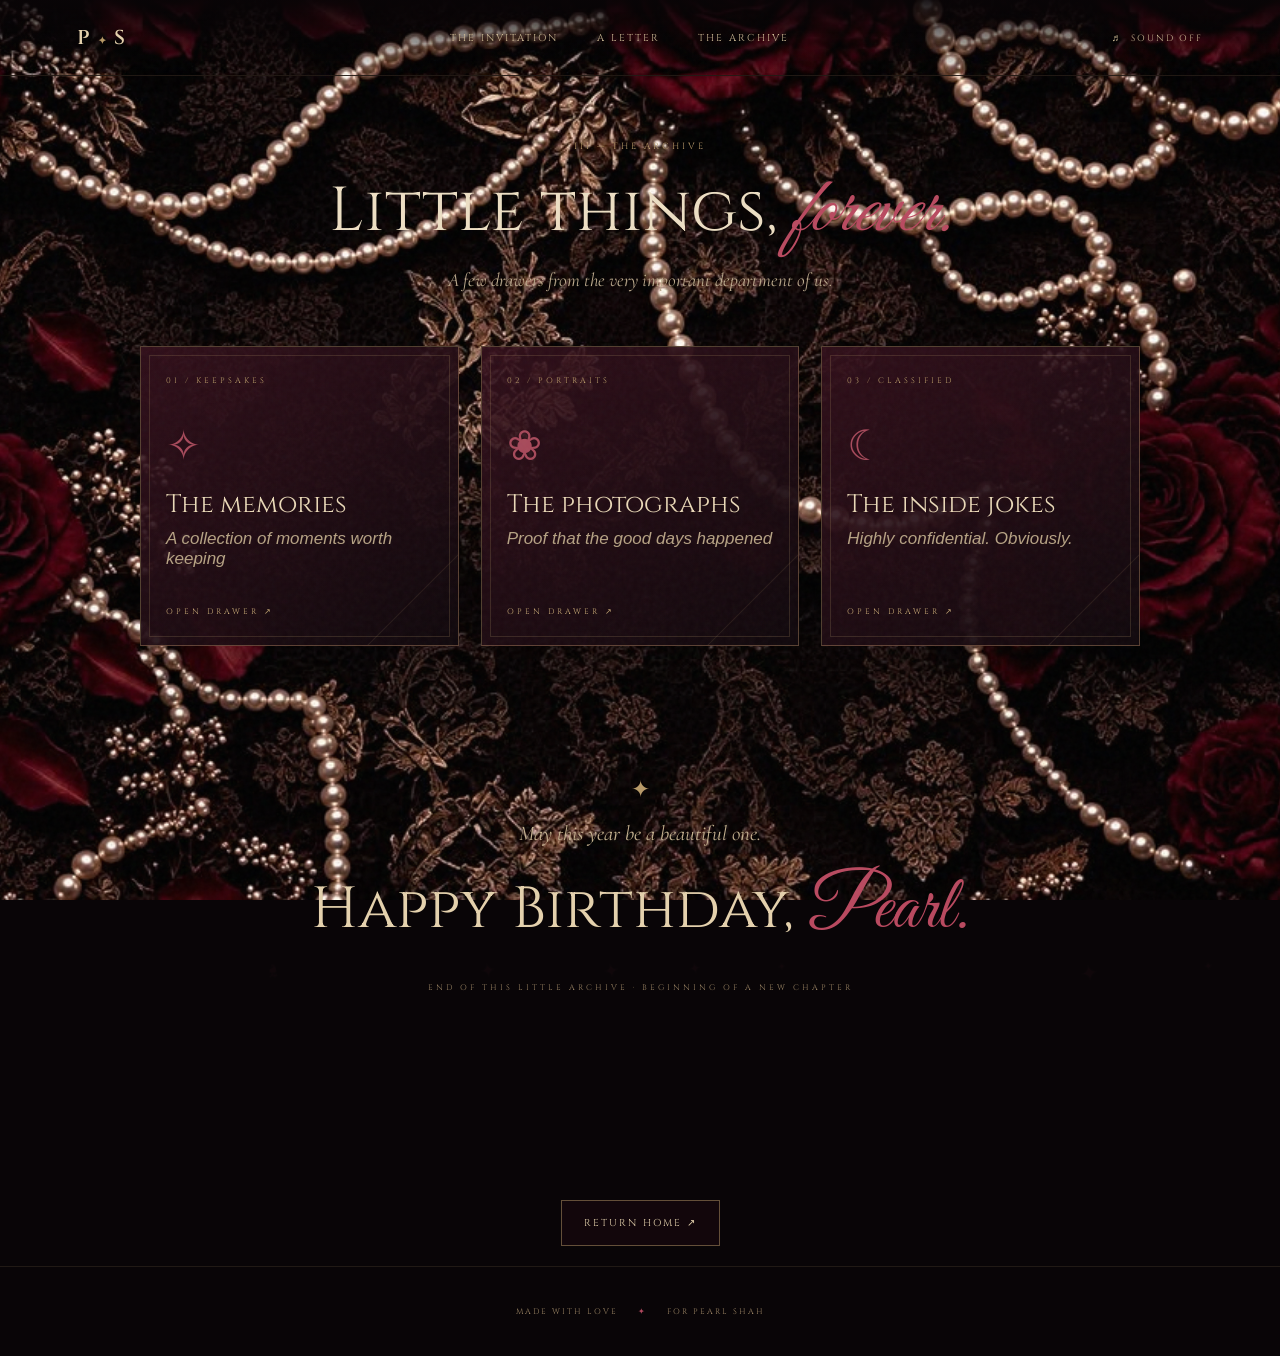
==== archive.html @ 8d3398ae "Force refresh the updated parchment stylesheet" ====
<!DOCTYPE html>
<html lang="en">
<head>
  <meta charset="UTF-8">
  <meta name="viewport" content="width=device-width, initial-scale=1.0">
  <meta name="theme-color" content="#090507">
  <meta name="description" content="A little birthday archive made for Pearl Shah.">
  <title>The Archive — For Pearl Shah</title>
  <link rel="preconnect" href="https://fonts.googleapis.com">
  <link rel="preconnect" href="https://fonts.gstatic.com" crossorigin>
  <link href="https://fonts.googleapis.com/css2?family=Cinzel:wght@400;500;600;700&family=Cormorant+Garamond:ital,wght@0,400;0,500;0,600;1,400;1,500;1,600&family=Great+Vibes&display=swap" rel="stylesheet">
  <link rel="stylesheet" href="style.css?v=parchment-20261115">
</head>
<body>
  <div class="wallpaper" aria-hidden="true"></div>
  <div class="lace lace-left" aria-hidden="true"></div><div class="lace lace-right" aria-hidden="true"></div>
  <div class="grain" aria-hidden="true"></div><div class="petal-field" aria-hidden="true"></div>
  <div class="smoke-screen" aria-hidden="true"><span></span><span></span><span></span></div>

  <header class="topbar">
    <a class="monogram" href="index.html" data-page-link aria-label="Home">P<span>✦</span>S</a>
    <nav aria-label="Main navigation">
      <a href="invitation.html" data-page-link>THE INVITATION</a>
      <a href="letter.html" data-page-link>A LETTER</a>
      <a href="archive.html" data-page-link>THE ARCHIVE</a>
    </nav>
    <span class="sound-toggle">♬ <span>SOUND OFF</span></span>
  </header>
<main><section class="archive-section section" id="archive">
      <div class="section-heading">
        <span class="section-number">III — THE ARCHIVE</span>
        <h2>Little things, <em>forever.</em></h2>
        <p>A few drawers from the very important department of us.</p>
      </div>
      <div class="archive-grid">
        <button class="archive-card memory-card" data-title="The memories" data-copy="The random conversations, the unexpected laughs, the days that became stories. Add your favourite shared memory here when you want to make this page even more personal.">
          <span class="card-index">01 / KEEPSAKES</span><span class="card-icon">✧</span>
          <span class="card-title">The memories</span><span class="card-caption">A collection of moments worth keeping</span><span class="card-open">OPEN DRAWER ↗</span>
        </button>
        <button class="archive-card photo-card" data-title="The photographs" data-copy="A place for the pictures that deserve their own little frame. Replace this note with a favourite photo or a tiny story behind it.">
          <span class="card-index">02 / PORTRAITS</span><span class="card-icon">❀</span>
          <span class="card-title">The photographs</span><span class="card-caption">Proof that the good days happened</span><span class="card-open">OPEN DRAWER ↗</span>
        </button>
        <button class="archive-card joke-card" data-title="The inside jokes" data-copy="The jokes that make absolutely no sense to anyone else. Add your favourite inside joke here — the more specific and ridiculous, the better.">
          <span class="card-index">03 / CLASSIFIED</span><span class="card-icon">☾</span>
          <span class="card-title">The inside jokes</span><span class="card-caption">Highly confidential. Obviously.</span><span class="card-open">OPEN DRAWER ↗</span>
        </button>
      </div>
      <div class="closing-note">
        <span class="closing-ornament">✦</span>
        <p>May this year be a beautiful one.</p>
        <h2>Happy Birthday, <em>Pearl.</em></h2>
        <span class="closing-small">END OF THIS LITTLE ARCHIVE · BEGINNING OF A NEW CHAPTER</span>
      </div>
    </section>
<div class="archive-extra-links"><a class="wax-button" href="index.html" data-page-link>RETURN HOME ↗</a></div></main>
  <footer><span>MADE WITH LOVE</span><span class="footer-star">✦</span><span>FOR PEARL SHAH</span></footer>
  <script src="script.js"></script>
</body>
</html>
---- style.css ----
:root{--black:#090507;--wine:#210711;--burgundy:#4b1020;--red:#7c2036;--gold:#b89a68;--pale:#e4d1ad;--paper:#e4d5b7;--ink:#39231e;--muted:#a99578}
*{box-sizing:border-box;margin:0;padding:0}
html{scroll-behavior:smooth;scroll-padding-top:80px}
body{background:var(--black);color:var(--pale);font-family:"Cormorant Garamond",serif;overflow-x:hidden}
button,a{-webkit-tap-highlight-color:transparent}
a{color:inherit;text-decoration:none}
.wallpaper{position:fixed;inset:0;z-index:-5;background-color:#0b0609;background-image:url("assets/damask.png"),radial-gradient(ellipse at 50% 35%,#39101d 0%,#16080e 48%,#080507 100%);background-size:360px 520px,cover;background-attachment:fixed}
.grain{position:fixed;inset:0;z-index:8;pointer-events:none;opacity:.11;background-image:url("data:image/svg+xml,%3Csvg viewBox='0 0 180 180' xmlns='http://www.w3.org/2000/svg'%3E%3Cfilter id='n'%3E%3CfeTurbulence type='fractalNoise' baseFrequency='.9' numOctaves='3' stitchTiles='stitch'/%3E%3C/filter%3E%3Crect width='100%25' height='100%25' filter='url(%23n)' opacity='.35'/%3E%3C/svg%3E")}
.lace{position:fixed;top:0;bottom:0;width:42px;z-index:3;pointer-events:none;opacity:.72;background-image:url("assets/lace.png");background-size:42px 210px;background-repeat:repeat-y}
.lace-left{left:0}.lace-right{right:0;transform:scaleX(-1)}
.topbar{height:76px;position:fixed;z-index:12;top:0;left:0;right:0;display:flex;align-items:center;justify-content:space-between;padding:0 clamp(24px,6vw,90px);background:linear-gradient(#090507ed,transparent);border-bottom:1px solid #b89a6822}
.monogram{font:600 20px Cinzel,serif;letter-spacing:3px;color:var(--pale)}.monogram span{font-size:10px;color:var(--gold);padding:0 5px}
.topbar nav{display:flex;gap:clamp(16px,3vw,42px)}.topbar nav a,.sound-toggle{font:10px Cinzel,serif;letter-spacing:2px;color:#cbb995;transition:color .25s}.topbar nav a:hover{color:#fff}
.sound-toggle{border:0;background:none;cursor:pointer}.sound-toggle span{font-size:9px;margin-left:5px}
.section{position:relative;min-height:100vh;padding:140px clamp(28px,9vw,150px) 110px;display:flex;flex-direction:column;align-items:center;justify-content:center;isolation:isolate}
.hero{min-height:100svh;padding-top:130px;text-align:center;overflow:hidden}
.hero:before{content:"";position:absolute;inset:10% 10%;border:1px solid #b89a682c;pointer-events:none;z-index:-1}
.hero:after{content:"";position:absolute;inset:13% 12%;border:1px solid #b89a6815;pointer-events:none;z-index:-1}
.hero-content{position:relative;z-index:2;max-width:760px}
.eyebrow,.section-number,.invite-small,.invite-bottom,.hero-date,.scroll-cue,.section-footnote,.letter-hint,.card-index,.card-open,.closing-small,footer,.modal-kicker,.letter-date{font:10px Cinzel,serif;letter-spacing:3px;color:var(--gold)}
.eyebrow{display:flex;align-items:center;justify-content:center;gap:13px;font-size:9px}.eyebrow span{width:30px;height:1px;background:var(--gold)}
.hero-kicker{margin-top:48px;font-size:21px;font-style:italic;color:#cbb995}
.hero h1{font:500 clamp(76px,15vw,172px)/.88 Cinzel,serif;letter-spacing:.09em;color:#f0dfbf;text-shadow:0 5px 35px #000,0 0 45px #7d273c55;margin:14px 0 0}
.hero-script{font:clamp(54px,8vw,92px)/.9 "Great Vibes",cursive;color:#a82e48;margin-top:-1px;text-shadow:0 0 24px #a82e4840}
.gold-rule{display:flex;align-items:center;justify-content:center;gap:14px;margin:30px auto 22px;color:var(--gold)}.gold-rule:before,.gold-rule:after{content:"";height:1px;width:74px;background:linear-gradient(90deg,transparent,var(--gold))}.gold-rule:after{transform:rotate(180deg)}.gold-rule i{font-style:normal;font-size:14px}
.hero-subtitle{font-size:19px;line-height:1.6;color:#c5b496}
.wax-button{display:inline-flex;align-items:center;gap:25px;margin-top:37px;padding:15px 22px;border:1px solid #b89a6880;color:var(--pale);font:10px Cinzel,serif;letter-spacing:2px;transition:.3s;background:#17080eaa}.wax-button b{font-size:16px;color:var(--gold);font-weight:400}.wax-button:hover{background:#501326;box-shadow:0 0 35px #7c203644;transform:translateY(-3px)}
.hero-date{font-size:8px;margin-top:22px;color:#988366}
.hero-rose{position:absolute;width:clamp(180px,25vw,370px);opacity:.78;z-index:1;filter:drop-shadow(0 18px 30px #000)}.hero-rose img{width:100%;height:auto}.hero-rose-one{left:-5%;bottom:2%;transform:rotate(-18deg)}.hero-rose-two{right:-7%;top:13%;width:clamp(145px,19vw,280px);transform:rotate(22deg) scaleX(-1);opacity:.54}
.scroll-cue{position:absolute;bottom:28px;display:flex;align-items:center;gap:12px;font-size:8px;letter-spacing:2px}.scroll-cue span{height:30px;width:1px;background:linear-gradient(var(--gold),transparent)}
.section-heading{text-align:center;max-width:700px;margin:0 auto 55px}.section-number{display:block;font-size:9px;margin-bottom:18px}.section-heading h2{font:400 clamp(36px,5vw,62px)/1.1 Cinzel,serif;color:#eddfc4}.section-heading h2 em{font-family:"Great Vibes",cursive;font-size:1.25em;color:#b94a60;font-weight:400}.section-heading>p{font-size:19px;color:#bba98c;margin-top:13px;font-style:italic}
.invite-card{position:relative;width:min(640px,100%);padding:17px;background:linear-gradient(135deg,#9c7c4c,#e2c99b 15%,#7d603d 30%,#e5d2aa 50%,#70512e 75%,#d7bc8a);box-shadow:0 30px 90px #000b;transform:rotate(-1deg)}
.invite-inner{position:relative;min-height:510px;padding:70px 10%;display:flex;flex-direction:column;align-items:center;justify-content:center;text-align:center;color:#422b23;background:radial-gradient(ellipse at 50% 45%,#f0e3c9,#d8c4a0 75%,#c4ad83);border:1px solid #765b3c;outline:1px solid #f0dfbd;outline-offset:-8px;overflow:hidden}
.invite-inner:before,.invite-inner:after{content:"";position:absolute;width:160px;height:160px;border:1px solid #92734b55;transform:rotate(45deg)}.invite-inner:before{top:-115px;left:-115px}.invite-inner:after{bottom:-115px;right:-115px}
.invite-flourish{font-size:28px;color:#8a6845;letter-spacing:8px}.invite-flourish.top{margin-bottom:35px}.invite-flourish.bottom{margin-top:35px}
.invite-small{font-size:9px;color:#73583d;letter-spacing:2.5px}
.invite-card h3{font:400 clamp(38px,6vw,62px)/1.05 Cinzel,serif;margin:26px 0 17px}.invite-card h3 i{font:50px "Great Vibes",cursive;color:#8c2539}
.invite-divider{width:160px;display:flex;align-items:center;gap:12px;color:#9b754a;margin:12px 0 20px}.invite-divider:before,.invite-divider:after{content:"";height:1px;flex:1;background:#9b754a}.invite-copy{max-width:410px;font-size:18px;line-height:1.5;color:#61483a}.invite-name{font:36px "Great Vibes",cursive;color:#8e2b3f;margin-top:23px}.invite-bottom{font-size:8px;color:#826345;margin-top:13px;letter-spacing:2px}
.invite-rose{position:absolute;width:180px;right:-48px;bottom:-55px;transform:rotate(-25deg);filter:drop-shadow(0 12px 12px #0006);opacity:.85}
.section-footnote{margin-top:50px;font-size:8px}.section-footnote span{padding:0 12px;color:#b54a60}
.letter-section{overflow:hidden}
.letter-stage{width:min(900px,100%);min-height:480px;display:flex;align-items:center;justify-content:center;gap:30px;perspective:1200px}
.envelope{position:relative;width:min(390px,80vw);height:260px;border:0;background:transparent;cursor:pointer;flex:none;filter:drop-shadow(0 22px 30px #0009);transition:transform .6s}.envelope:hover{transform:translateY(-7px) rotate(-1deg)}
.envelope-back{position:absolute;inset:0;background:linear-gradient(145deg,#6d2633,#35101c);border:1px solid #bd9864}
.envelope-paper{position:absolute;left:8%;right:8%;top:8%;height:82%;background:#e4d4b6;color:#563c30;display:grid;place-items:center;font:italic 24px "Great Vibes",cursive;line-height:1.3;transition:transform .9s;z-index:1}
.envelope-front{position:absolute;inset:0;background:linear-gradient(140deg,#7c293b,#3b101d);clip-path:polygon(0 0,50% 57%,100% 0,100% 100%,0 100%);z-index:3;border-bottom:1px solid #c5a16b}
.envelope-flap{position:absolute;inset:0;background:linear-gradient(145deg,#9b3c4d,#4a1423);clip-path:polygon(0 0,100% 0,50% 58%);transform-origin:top;transition:transform .8s;z-index:4;filter:drop-shadow(0 2px 2px #18060a)}
.wax-seal{position:absolute;z-index:5;left:50%;top:58%;transform:translate(-50%,-50%);width:43px;height:43px;border-radius:50%;display:grid;place-items:center;background:radial-gradient(circle at 35% 30%,#b84b5c,#5d1024 70%);border:2px solid #b98762;color:#e4cda9;font:20px "Great Vibes",cursive;box-shadow:0 3px 10px #16050a}
.envelope-label{position:absolute;left:0;right:0;bottom:-36px;text-align:center;font:9px Cinzel,serif;letter-spacing:2px;color:var(--gold)}
.envelope.is-open .envelope-flap{transform:rotateX(180deg);z-index:0}.envelope.is-open .envelope-paper{transform:translateY(-115px);transition-delay:.25s}.envelope.is-open .wax-seal{opacity:0;transition:.25s}
.letter-paper{position:relative;width:min(440px,100%);padding:42px 44px 38px;background:radial-gradient(ellipse at 50% 35%,#f1e5cc,#d6c29d);color:#493126;box-shadow:0 20px 65px #000a;border:1px solid #a88a5e;outline:1px solid #ddc89f;outline-offset:-7px;opacity:0;transform:translateX(40px) rotateY(-12deg) scale(.95);pointer-events:none;transition:opacity .7s,transform .8s;max-height:0;overflow:hidden}
.letter-paper.is-visible{opacity:1;transform:translateX(0) rotateY(0) scale(1);pointer-events:auto;max-height:650px}
.letter-paper h3{font:36px "Great Vibes",cursive;color:#8e2b3f;margin:16px 0}.letter-paper p:not(.letter-date):not(.letter-sign){font-size:17px;line-height:1.45;margin:0 0 13px}.letter-date{font-size:8px;color:#8b6c48}.letter-sign{font:italic 18px "Cormorant Garamond",serif;margin-top:20px}.letter-sign span{color:#9b3349}.letter-seal{position:absolute;right:35px;bottom:25px;width:35px;height:35px;border-radius:50%;display:grid;place-items:center;background:#722138;color:#e8d2aa;font:20px "Great Vibes",cursive;box-shadow:0 2px 6px #5b3a2c55}.paper-corner{position:absolute;color:#9d7c51;font-size:22px}.corner-one{top:18px;left:20px}.corner-two{right:20px;bottom:15px;transform:rotate(180deg)}
.letter-hint{font-size:8px;margin-top:24px;color:#a48a65}
.archive-grid{display:grid;grid-template-columns:repeat(3,1fr);gap:22px;width:min(1000px,100%)}
.archive-card{min-height:300px;position:relative;display:flex;flex-direction:column;align-items:flex-start;text-align:left;padding:28px 25px;border:1px solid #b89a685e;color:var(--pale);cursor:pointer;overflow:hidden;transition:transform .35s,border-color .35s,box-shadow .35s;background:linear-gradient(145deg,#35101cdd,#10080cfa)}
.archive-card:before{content:"";position:absolute;inset:8px;border:1px solid #b89a6833;pointer-events:none}.archive-card:after{content:"";position:absolute;width:180px;height:180px;border:1px solid #b89a6820;transform:rotate(45deg);right:-110px;bottom:-110px}
.archive-card:hover{transform:translateY(-8px);border-color:#c5a16b;box-shadow:0 18px 50px #0008}
.card-index{font-size:8px;color:#b89a68}.card-icon{font-size:42px;color:#a74a5b;margin:35px 0 18px}.card-title{font:25px Cinzel,serif;color:#ead9b8}.card-caption{font-size:17px;font-style:italic;color:#b6a284;margin-top:8px}.card-open{font-size:8px;margin-top:auto;padding-top:25px;color:#c9aa77}
.closing-note{text-align:center;margin-top:130px}.closing-ornament{font-size:23px;color:var(--gold)}.closing-note p{font:italic 21px "Cormorant Garamond",serif;color:#c4b18f;margin:17px 0}.closing-note h2{font:400 clamp(36px,5vw,58px) Cinzel,serif}.closing-note h2 em{font:1.3em "Great Vibes",cursive;color:#b94a60}.closing-small{display:block;margin-top:25px;font-size:8px;color:#9a8464}
footer{height:90px;border-top:1px solid #b89a6824;display:flex;align-items:center;justify-content:center;gap:20px;font-size:8px;letter-spacing:2px;color:#9a8464}footer .footer-star{color:#b34a60}
.memory-modal{position:fixed;z-index:30;inset:50% auto auto 50%;transform:translate(-50%,-50%);width:min(500px,calc(100% - 42px));padding:60px 45px;background:radial-gradient(ellipse at 50% 35%,#f1e5cc,#d6c29d);color:#493126;text-align:center;border:10px double #9c7b50;box-shadow:0 0 0 100vmax #050204d9,0 20px 80px #000;animation:modalIn .35s ease both}
.memory-modal[hidden]{display:none}.modal-close{position:absolute;top:10px;right:17px;border:0;background:none;color:#59372d;font-size:30px;cursor:pointer}.modal-kicker{font-size:8px;color:#8a6845}.memory-modal h2{font:38px "Great Vibes",cursive;color:#8e2b3f;margin:20px 0}.modal-copy{font-size:19px;line-height:1.5}.modal-ornament{display:block;margin-top:25px;font-size:25px;color:#9b754a}
.smoke-screen{position:fixed;inset:-20%;z-index:20;pointer-events:none;opacity:0;visibility:hidden;overflow:hidden}.smoke-screen span{position:absolute;width:70vw;height:55vw;max-height:700px;filter:blur(45px);border-radius:50%;background:radial-gradient(ellipse,#762238b8 0%,#40101db0 28%,#17080f99 55%,transparent 72%)}.smoke-screen span:nth-child(1){left:-25%;top:20%}.smoke-screen span:nth-child(2){right:-20%;top:0;transform:scale(1.2)}.smoke-screen span:nth-child(3){left:20%;bottom:-45%;transform:scale(1.4)}
.smoke-screen.play{visibility:visible;animation:smokePass 1.15s ease-in-out}.smoke-screen.play span:nth-child(1){animation:smokeLeft 1.15s ease-in-out}.smoke-screen.play span:nth-child(2){animation:smokeRight 1.15s ease-in-out}
.petal{position:fixed;top:-30px;z-index:7;color:#8e263c;pointer-events:none;text-shadow:0 2px 8px #000;animation:fall linear forwards}
@keyframes smokePass{0%{opacity:0}30%{opacity:1}70%{opacity:.92}100%{opacity:0}}
@keyframes smokeLeft{0%{transform:translateX(-30vw) rotate(0)}100%{transform:translateX(80vw) rotate(25deg)}}
@keyframes smokeRight{0%{transform:translateX(30vw) rotate(0)}100%{transform:translateX(-80vw) rotate(-25deg)}}
@keyframes fall{to{transform:translate3d(var(--drift),110vh,0) rotate(620deg);opacity:.05}}
@keyframes modalIn{from{opacity:0;transform:translate(-50%,-46%) scale(.96)}to{opacity:1;transform:translate(-50%,-50%) scale(1)}}
@media(max-width:800px){.topbar{height:65px;padding:0 24px}.topbar nav{gap:13px}.topbar nav a{font-size:8px;letter-spacing:1px}.sound-toggle span{display:none}.lace{width:24px;background-size:24px 120px}.section{padding:115px 35px 85px}.hero-rose-one{left:-22%;bottom:3%;width:230px}.hero-rose-two{right:-22%;top:16%;width:190px}.letter-stage{flex-direction:column;gap:55px;padding:15px 0}.letter-paper{max-height:0;padding:0 35px;transition:opacity .7s,transform .8s,max-height .8s,padding .8s}.letter-paper.is-visible{max-height:700px;padding:42px 35px}.archive-grid{grid-template-columns:1fr;max-width:480px}.archive-card{min-height:240px}.closing-note{margin-top:90px}}
@media(max-width:430px){.topbar nav a{font-size:7px}.monogram{font-size:16px}.hero h1{font-size:68px}.hero-kicker{margin-top:35px}.hero-subtitle{font-size:17px}.invite-inner{min-height:470px;padding:55px 8%}.invite-rose{width:130px}.letter-paper p:not(.letter-date):not(.letter-sign){font-size:16px}.section-heading h2{font-size:35px}}
@media(prefers-reduced-motion:reduce){*,*:before,*:after{scroll-behavior:auto!important;animation-duration:.01ms!important;animation-iteration-count:1!important;transition-duration:.01ms!important}}



/* ACTUAL MULTI-PAGE NAVIGATION + SMOKY WIND WIPE */
body{min-height:100vh}
main>.section{min-height:calc(100svh - 166px)}
.hero{min-height:calc(100svh - 166px)}
.scroll-cue{display:none}
.smoke-screen{z-index:80;inset:-12%;opacity:0;visibility:hidden;pointer-events:none;overflow:hidden;isolation:isolate}
.smoke-screen:before{content:"";position:absolute;inset:-18%;opacity:0;background:
radial-gradient(ellipse at 18% 48%,#a13a55 0%,#692039ed 18%,transparent 45%),
radial-gradient(ellipse at 42% 28%,#54162df2 0%,#32101fee 30%,transparent 58%),
radial-gradient(ellipse at 67% 65%,#8b2a45ed 0%,#421225ee 27%,transparent 56%),
radial-gradient(ellipse at 88% 42%,#260b18 0%,transparent 52%);filter:blur(25px);mix-blend-mode:screen}
.smoke-screen span{position:absolute;width:78vw;height:60vw;max-height:760px;filter:blur(48px);border-radius:50%;background:radial-gradient(ellipse,#a13a55d9 0%,#54162de8 30%,#17080f99 62%,transparent 75%)}
.smoke-screen span:nth-child(1){left:-30%;top:15%}.smoke-screen span:nth-child(2){right:-30%;top:0;transform:scale(1.2)}.smoke-screen span:nth-child(3){left:10%;bottom:-55%;transform:scale(1.4)}
.smoke-screen.play{visibility:visible;animation:windCover 1.15s ease-in-out both}
.smoke-screen.play:before{animation:windCloud 1.15s ease-in-out both}
.smoke-screen.play span:nth-child(1){animation:windLeft 1.15s ease-in-out both}
.smoke-screen.play span:nth-child(2){animation:windRight 1.15s ease-in-out both}
.smoke-screen.play span:nth-child(3){animation:windLift 1.15s ease-in-out both}
.smoke-screen.arrive{visibility:visible;opacity:1;animation:windReveal .9s ease-out both}
@keyframes windCover{0%{opacity:0}25%,65%{opacity:1}100%{opacity:0}}
@keyframes windCloud{0%{opacity:0;transform:translateX(-85%) scale(1.15) rotate(-9deg)}30%{opacity:1}65%{opacity:1;transform:translateX(0) scale(1.45) rotate(3deg)}100%{opacity:0;transform:translateX(90%) scale(1.2) rotate(10deg)}}
@keyframes windLeft{0%{transform:translateX(-30vw)}100%{transform:translateX(95vw) rotate(24deg)}}
@keyframes windRight{0%{transform:translateX(35vw)}100%{transform:translateX(-95vw) rotate(-24deg)}}
@keyframes windLift{0%{transform:translate(-25vw,20vh) scale(.7)}60%{transform:translate(12vw,-5vh) scale(1.5)}100%{transform:translate(45vw,-22vh) scale(1)}}
@keyframes windReveal{0%{opacity:1}100%{opacity:0;visibility:hidden}}
.archive-extra-links{display:flex;justify-content:center;margin:60px auto 20px}
@media(max-width:800px){main>.section,.hero{min-height:calc(100svh - 155px)}.section{padding:115px 35px 85px}}
@media(prefers-reduced-motion:reduce){.smoke-screen.play,.smoke-screen.arrive{animation-duration:.01ms}}


/* SOFTLY BLENDED IMAGE ASSETS */
.wallpaper{
  background-blend-mode:soft-light,normal;
}
.lace{
  opacity:.28;
  mix-blend-mode:screen;
  filter:invert(1) sepia(.28) saturate(.65) brightness(.78);
  -webkit-mask-image:linear-gradient(to bottom,transparent 0%,#000 9%,#000 91%,transparent 100%);
  mask-image:linear-gradient(to bottom,transparent 0%,#000 9%,#000 91%,transparent 100%);
}
.hero-rose img,.invite-rose{
  mix-blend-mode:screen;
  opacity:.72;
  filter:sepia(.16) saturate(.78) contrast(1.04) drop-shadow(0 12px 22px #0009);
}
.hero-rose-one{opacity:.68}
.hero-rose-two{opacity:.43}
.invite-rose{opacity:.68}
@media(max-width:800px){
  .lace{opacity:.2}
  .hero-rose img,.invite-rose{opacity:.62}
}


/* REFINED ROSE + LACE INTEGRATION */
.hero-rose{
  overflow:visible;
  -webkit-mask-image:radial-gradient(ellipse at 50% 50%,#000 38%,#000c 58%,#0006 72%,transparent 88%);
  mask-image:radial-gradient(ellipse at 50% 50%,#000 38%,#000c 58%,#0006 72%,transparent 88%);
}
.hero-rose img{
  display:block;
  mix-blend-mode:screen;
  opacity:.52;
  filter:saturate(.72) brightness(.78) contrast(1.08);
}
.hero-rose-one{opacity:.62}
.hero-rose-two{opacity:.38}
.invite-rose{
  mix-blend-mode:screen;
  opacity:.5;
  -webkit-mask-image:radial-gradient(ellipse at 50% 50%,#000 38%,#000b 60%,transparent 88%);
  mask-image:radial-gradient(ellipse at 50% 50%,#000 38%,#000b 60%,transparent 88%);
}
.lace{
  opacity:.16;
  mix-blend-mode:screen;
  filter:brightness(.72) sepia(.3) saturate(.55);
  background-size:42px 210px;
  -webkit-mask-image:linear-gradient(to bottom,transparent 0%,#000 12%,#000 88%,transparent 100%),linear-gradient(to right,transparent 0%,#000 35%,#000 65%,transparent 100%);
  -webkit-mask-composite:source-in;
  mask-image:linear-gradient(to bottom,transparent 0%,#000 12%,#000 88%,transparent 100%);
}
@media(max-width:800px){
  .hero-rose img,.invite-rose{opacity:.43}
  .lace{opacity:.12}
}


/* COMPLETE BACKGROUND ARTWORK — USE AS ONE COHESIVE IMAGE */
.wallpaper{
  background-color:#080406;
  background-image:linear-gradient(rgba(7,3,6,.16),rgba(7,3,6,.16)),url("assets/background.png");
  background-position:center center;
  background-size:cover;
  background-repeat:no-repeat;
  background-attachment:fixed;
}
.lace,.hero-rose,.invite-rose{display:none!important}


/* LETTER REVEAL — KEEP THE SHARED BACKGROUND */
.letter-stage{gap:0;transition:gap .8s ease}
.letter-paper{
  flex:0 1 0;
  width:0;
  min-width:0;
  padding-left:0;
  padding-right:0;
  border-left:0;
  border-right:0;
  outline:0;
  transform:translateX(-28px) rotateY(-12deg) scale(.96);
  transition:opacity .7s,transform .8s,width .8s,flex-basis .8s,padding .8s;
}
.letter-paper.is-visible{
  max-height:1800px;
  flex:0 1 440px;
  width:min(440px,100%);
  min-width:0;
  padding:42px 44px 38px;
  border:1px solid #a88a5e;
  outline:1px solid #ddc89f;
  outline-offset:-7px;
  transform:translateX(0) rotateY(0) scale(1);
}
.letter-stage:has(.letter-paper.is-visible){gap:30px}
.envelope.is-open{transform:translateY(-4px) scale(.96)}
.envelope.is-open .envelope-label{opacity:0;transition:opacity .25s}
@media(max-width:800px){
  .letter-stage{gap:55px}
  .letter-paper{flex:0 1 auto;width:100%;max-height:0;padding:0 35px;border:0;outline:0}
  .letter-paper.is-visible{flex:0 1 auto;width:100%;max-height:1800px;padding:42px 35px;border:1px solid #a88a5e;outline:1px solid #ddc89f;outline-offset:-7px}
  .letter-stage:has(.letter-paper.is-visible){gap:30px}
}


/* INVITATION TO LETTER: SAME DOCUMENT, NEXT SCREEN */
.letter-screen{display:none;opacity:0;transform:translateY(18px)}
.letter-screen.screen-active{display:block;animation:screenReveal .85s ease both}
.invitation.screen-away{display:none}
.next-screen{cursor:pointer;margin-top:34px}
@keyframes screenReveal{from{opacity:0;transform:translateY(18px)}to{opacity:1;transform:translateY(0)}}


/* VISIBLE AGED PARCHMENT — INVITATION, ENVELOPE INSERT + LETTER */
.invite-inner,
.envelope-paper,
.letter-paper{
  background-color:#d8bd8d !important;
  background-image:
    radial-gradient(ellipse at 8% 12%,rgba(255,246,218,.88) 0%,transparent 27%),
    radial-gradient(ellipse at 92% 84%,rgba(111,68,34,.34) 0%,transparent 32%),
    radial-gradient(ellipse at 78% 14%,rgba(126,83,43,.20) 0%,transparent 24%),
    radial-gradient(ellipse at 22% 88%,rgba(255,239,199,.48) 0%,transparent 30%),
    repeating-linear-gradient(117deg,rgba(94,65,35,.055) 0px,rgba(94,65,35,.055) 1px,transparent 2px,transparent 9px),
    repeating-linear-gradient(18deg,rgba(255,250,226,.16) 0px,rgba(255,250,226,.16) 1px,transparent 2px,transparent 13px),
    linear-gradient(135deg,#f0dfb9 0%,#d8bd8d 48%,#c5a575 100%) !important;
  background-blend-mode:normal,multiply,multiply,screen,multiply,screen,normal;
  box-shadow:inset 0 0 38px rgba(91,58,28,.28),inset 0 0 8px rgba(255,248,224,.55);
}
.invite-inner{
  border-color:#765333;
}
.envelope-paper{
  border:1px solid #a17d4e;
  box-shadow:inset 0 0 22px rgba(91,58,28,.24);
}
.letter-paper{
  border-color:#a18458;
  box-shadow:0 20px 65px #000a,inset 0 0 42px rgba(91,58,28,.30),inset 0 0 8px rgba(255,248,224,.6);
}
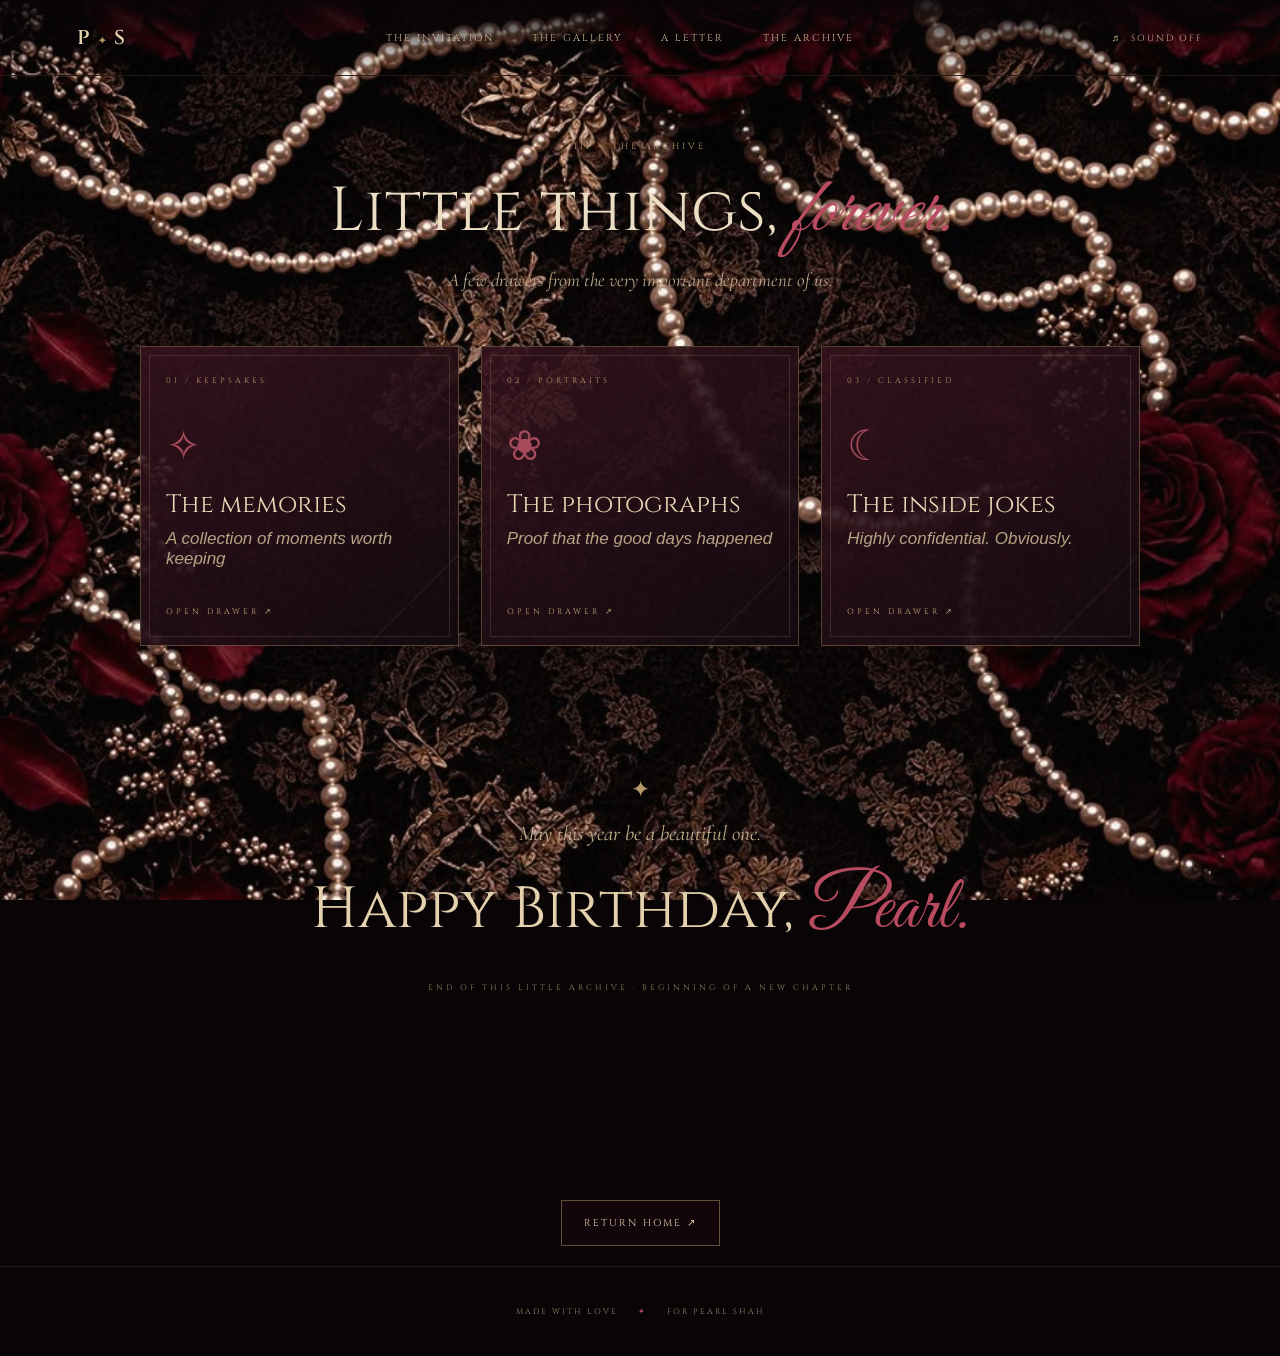
==== commit e06d277a: "Add gallery navigation link" ====
--- a/archive.html
+++ b/archive.html
@@ -21,6 +21,7 @@
     <a class="monogram" href="index.html" data-page-link aria-label="Home">P<span>✦</span>S</a>
     <nav aria-label="Main navigation">
       <a href="invitation.html" data-page-link>THE INVITATION</a>
+      <a href="gallery.html" data-page-link>THE GALLERY</a>
       <a href="letter.html" data-page-link>A LETTER</a>
       <a href="archive.html" data-page-link>THE ARCHIVE</a>
     </nav>
--- a/style.css
+++ b/style.css
@@ -222,29 +222,286 @@
 
 
 /* VISIBLE AGED PARCHMENT — INVITATION, ENVELOPE INSERT + LETTER */
+
+/* ANTIQUE CRUMPLED PARCHMENT PAPER */
+
 .invite-inner,
 .envelope-paper,
-.letter-paper{
-  background-color:#d8bd8d !important;
-  background-image:
-    radial-gradient(ellipse at 8% 12%,rgba(255,246,218,.88) 0%,transparent 27%),
-    radial-gradient(ellipse at 92% 84%,rgba(111,68,34,.34) 0%,transparent 32%),
-    radial-gradient(ellipse at 78% 14%,rgba(126,83,43,.20) 0%,transparent 24%),
-    radial-gradient(ellipse at 22% 88%,rgba(255,239,199,.48) 0%,transparent 30%),
-    repeating-linear-gradient(117deg,rgba(94,65,35,.055) 0px,rgba(94,65,35,.055) 1px,transparent 2px,transparent 9px),
-    repeating-linear-gradient(18deg,rgba(255,250,226,.16) 0px,rgba(255,250,226,.16) 1px,transparent 2px,transparent 13px),
-    linear-gradient(135deg,#f0dfb9 0%,#d8bd8d 48%,#c5a575 100%) !important;
-  background-blend-mode:normal,multiply,multiply,screen,multiply,screen,normal;
-  box-shadow:inset 0 0 38px rgba(91,58,28,.28),inset 0 0 8px rgba(255,248,224,.55);
-}
-.invite-inner{
-  border-color:#765333;
-}
-.envelope-paper{
-  border:1px solid #a17d4e;
-  box-shadow:inset 0 0 22px rgba(91,58,28,.24);
-}
-.letter-paper{
-  border-color:#a18458;
-  box-shadow:0 20px 65px #000a,inset 0 0 42px rgba(91,58,28,.30),inset 0 0 8px rgba(255,248,224,.6);
-}
+.letter-paper {
+    background-color: #d6bd91 !important;
+
+    background-image:
+        linear-gradient(
+            rgba(91, 58, 29, 0.16),
+            rgba(91, 58, 29, 0.16)
+        ),
+        url("assets/antique-parchment.jpg") !important;
+
+    background-size: cover !important;
+    background-position: center !important;
+    background-repeat: no-repeat !important;
+
+    border: 1px solid #92704a !important;
+
+    box-shadow:
+        inset 0 0 35px rgba(75, 46, 22, 0.32),
+        inset 0 0 9px rgba(255, 239, 204, 0.5),
+        0 15px 45px rgba(0, 0, 0, 0.35);
+}
+
+/* INVITATION PAPER */
+.invite-inner {
+    outline: 1px solid #ead5ad;
+    outline-offset: -8px;
+}
+
+/* ENVELOPE LETTER INSERT */
+.envelope-paper {
+    border-color: #98754b !important;
+}
+
+/* OPEN LETTER */
+.letter-paper {
+    border-color: #98754b !important;
+    outline: 1px solid #ead5ad;
+    outline-offset: -7px;
+}
+
+/* LETTER SLIDES UP FROM THE ENVELOPE — SHARED CENTRE */
+
+.letter-stage {
+    position: relative;
+    display: grid !important;
+    grid-template-columns: 1fr;
+    place-items: center;
+    width: min(900px, 100%);
+    min-height: 1000px;
+    perspective: 1200px;
+    overflow: visible;
+}
+
+/* Both elements occupy the exact same grid cell. */
+.envelope {
+    grid-area: 1 / 1;
+    position: relative !important;
+    top: auto !important;
+    left: auto !important;
+    justify-self: center;
+    align-self: center;
+    z-index: 4;
+    transform: translateY(160px);
+    transition: transform .8s ease;
+}
+
+.envelope:hover {
+    transform: translateY(153px);
+}
+
+.envelope.is-open {
+    transform: translateY(160px) scale(.96);
+}
+
+/* Hidden letter begins directly behind the envelope. */
+.letter-paper {
+    grid-area: 1 / 1;
+    position: relative !important;
+    top: auto !important;
+    left: auto !important;
+    justify-self: center;
+    align-self: center;
+    z-index: 6;
+    width: min(440px, calc(100% - 24px));
+    max-height: 0;
+    min-width: 0;
+    padding: 0 44px;
+    margin: 0;
+    overflow: hidden;
+    opacity: 0;
+    pointer-events: none;
+    border: 0 !important;
+    outline: 0 !important;
+    transform: translateY(160px) scale(.62);
+    transform-origin: center center;
+    transition:
+        max-height 1.1s ease,
+        padding .8s ease,
+        opacity .45s ease,
+        transform 1.1s cubic-bezier(.2,.75,.25,1),
+        border .3s ease;
+}
+
+/* It rises from the envelope while the envelope stays in front. */
+.letter-paper.is-visible {
+    max-height: 1200px;
+    padding: 42px 44px 38px;
+    opacity: 1;
+    pointer-events: auto;
+    border: 1px solid #98754b !important;
+    outline: 1px solid #ead5ad !important;
+    outline-offset: -7px;
+    transform: translateY(-105px) scale(1);
+}
+
+.envelope.is-open .envelope-flap {
+    transform: rotateX(180deg);
+    z-index: 0;
+}
+.envelope.is-open .envelope-label {
+    opacity: 0;
+    transition: opacity .25s;
+}
+
+@media(max-width:800px) {
+    .letter-stage {
+        min-height: 1120px;
+        display: grid !important;
+    }
+    .envelope {
+        width: min(350px, 85vw);
+        transform: translateY(245px);
+    }
+    .envelope:hover {
+        transform: translateY(238px);
+    }
+    .envelope.is-open {
+        transform: translateY(245px) scale(.96);
+    }
+    .letter-paper {
+        width: calc(100% - 20px);
+        padding: 0 28px;
+        transform: translateY(245px) scale(.62);
+    }
+    .letter-paper.is-visible {
+        max-height: 1500px;
+        padding: 38px 28px 34px;
+        transform: translateY(-95px) scale(1);
+    }
+}
+
+
+/* LETTER POSITION + READABLE TOP: CENTRED, HEIGHT-LIMITED REVEAL */
+.letter-stage{
+  position:relative;
+  display:flex !important;
+  align-items:center;
+  justify-content:center;
+  width:100%;
+  min-height:min(820px, calc(100svh - 190px));
+  overflow:visible;
+  perspective:1200px;
+}
+.envelope-wrap{
+  position:relative;
+  width:min(560px, calc(100vw - 40px));
+  height:min(720px, calc(100svh - 210px));
+  min-height:520px;
+  display:block;
+  isolation:isolate;
+}
+.envelope-wrap .letter-paper{
+  position:absolute !important;
+  left:50% !important;
+  top:50% !important;
+  bottom:auto !important;
+  z-index:1 !important;
+  box-sizing:border-box;
+  width:min(500px, calc(100vw - 48px));
+  height:min(68svh, 660px);
+  max-height:0;
+  min-width:0;
+  margin:0 !important;
+  padding:0 34px;
+  overflow-y:hidden;
+  overflow-x:hidden;
+  opacity:0;
+  border:0 !important;
+  outline:0 !important;
+  transform:translate(-50%, calc(-50% + 135px)) scale(.78);
+  transform-origin:center center;
+  pointer-events:none;
+  transition:
+    transform 1.1s cubic-bezier(.2,.75,.25,1),
+    opacity .45s ease,
+    max-height 1s ease,
+    padding .8s ease;
+}
+.envelope-wrap .letter-paper.is-visible{
+  z-index:6 !important;
+  max-height:min(68svh, 660px);
+  padding:38px 38px 34px;
+  border:1px solid #98754b !important;
+  outline:1px solid #ead5ad !important;
+  outline-offset:-7px;
+  opacity:1;
+  overflow-y:auto;
+  pointer-events:auto;
+  transform:translate(-50%, -50%) scale(1);
+  scrollbar-width:thin;
+  scrollbar-color:#98754b #d6bd91;
+}
+.envelope-wrap .letter-paper.is-visible::-webkit-scrollbar{width:6px}
+.envelope-wrap .letter-paper.is-visible::-webkit-scrollbar-thumb{background:#98754b;border-radius:8px}
+.envelope-wrap .envelope{
+  position:absolute !important;
+  left:50% !important;
+  top:auto !important;
+  bottom:0 !important;
+  z-index:5 !important;
+  width:min(390px, 88vw);
+  margin:0 !important;
+  transform:translateX(-50%);
+}
+.envelope-wrap .envelope:hover{transform:translate(-50%, -5px)}
+.envelope-wrap .envelope.is-open{transform:translateX(-50%)}
+.envelope-wrap .envelope.is-open .envelope-flap{transform:rotateX(180deg);z-index:0}
+.envelope-wrap .envelope.is-open .envelope-paper{transform:translateY(-115px);transition-delay:.25s}
+.envelope-wrap .envelope.is-open .wax-seal,
+.envelope-wrap .envelope.is-open .envelope-label{opacity:0;transition:opacity .25s ease}
+@media(max-width:800px){
+  .letter-stage{min-height:calc(100svh - 150px)}
+  .envelope-wrap{
+    width:calc(100vw - 32px);
+    height:calc(100svh - 170px);
+    min-height:560px;
+  }
+  .envelope-wrap .letter-paper{
+    width:calc(100vw - 42px);
+    height:68svh;
+    padding:0 24px;
+    transform:translate(-50%, calc(-50% + 125px)) scale(.76);
+  }
+  .envelope-wrap .letter-paper.is-visible{
+    max-height:68svh;
+    padding:34px 25px 30px;
+    transform:translate(-50%, -50%) scale(1);
+  }
+  .envelope-wrap .envelope{width:min(350px,86vw)}
+}
+
+
+/* PEARL'S VINTAGE PHOTO GALLERY */
+.gallery-section{max-width:1240px;margin:0 auto}
+.gallery-intro{display:flex;align-items:center;justify-content:center;gap:22px;margin:38px auto 42px;color:#c5a979;font:10px Cinzel,serif;letter-spacing:2.5px}
+.gallery-intro i{font:24px "Cormorant Garamond",serif;color:#a65a6b}
+.pearl-gallery{display:grid;grid-template-columns:repeat(4,minmax(0,1fr));gap:28px 24px;align-items:start}
+.gallery-frame{margin:0;padding:11px 11px 15px;background:linear-gradient(145deg,#ead8b7,#bda17a 55%,#e6d1aa);border:1px solid #8d6c4b;box-shadow:0 15px 34px #0008, inset 0 0 0 1px #fff5;transform:rotate(var(--tilt,0deg));transition:transform .35s ease,box-shadow .35s ease}
+.gallery-frame:nth-child(3n+1){--tilt:-1.8deg}
+.gallery-frame:nth-child(3n+2){--tilt:1.3deg}
+.gallery-frame:nth-child(3n){--tilt:-.6deg}
+.gallery-frame:hover{transform:translateY(-7px) rotate(0) scale(1.025);box-shadow:0 22px 42px #000b;z-index:2}
+.gallery-photo{position:relative;aspect-ratio:4/5;overflow:hidden;background:radial-gradient(ellipse at 50% 35%,#68404a,#211017 72%);border:1px solid #8f714f}
+.gallery-photo img{display:block;width:100%;height:100%;object-fit:cover;object-position:center;transition:transform .6s ease;filter:sepia(.08) saturate(.88)}
+.gallery-frame:hover .gallery-photo img{transform:scale(1.045)}
+.photo-placeholder{display:none;position:absolute;inset:0;align-items:center;justify-content:center;flex-direction:column;text-align:center;color:#d9c39c;font:11px Cinzel,serif;letter-spacing:2px;line-height:2.2}
+.photo-placeholder small{font-size:9px;color:#b58a78}
+.gallery-frame.missing .photo-placeholder{display:flex}
+.gallery-frame figcaption{display:flex;justify-content:space-between;align-items:center;padding:12px 4px 0;color:#4c2e26;font:10px Cinzel,serif;letter-spacing:1.7px}
+.gallery-frame figcaption i{font-style:normal;color:#805044}
+.gallery-ending{text-align:center;margin:86px auto 30px;color:#d8c6a6}
+.gallery-ending>span{font-size:28px;color:#a65a6b}
+.gallery-ending p{font:italic 22px "Cormorant Garamond",serif}
+.gallery-ending h2{font:42px "Cormorant Garamond",serif;margin:10px 0}
+.gallery-ending h2 em{color:#c28b91}
+.gallery-back{display:flex;justify-content:center;margin:35px auto 10px}
+@media(max-width:900px){.pearl-gallery{grid-template-columns:repeat(3,minmax(0,1fr));gap:20px}}
+@media(max-width:600px){.pearl-gallery{grid-template-columns:repeat(2,minmax(0,1fr));gap:16px 13px}.gallery-frame{padding:7px 7px 11px}.gallery-frame figcaption{font-size:8px;letter-spacing:1px}.gallery-intro{font-size:8px;gap:12px;letter-spacing:1.5px}.gallery-ending{margin-top:60px}.gallery-ending p{font-size:19px}}
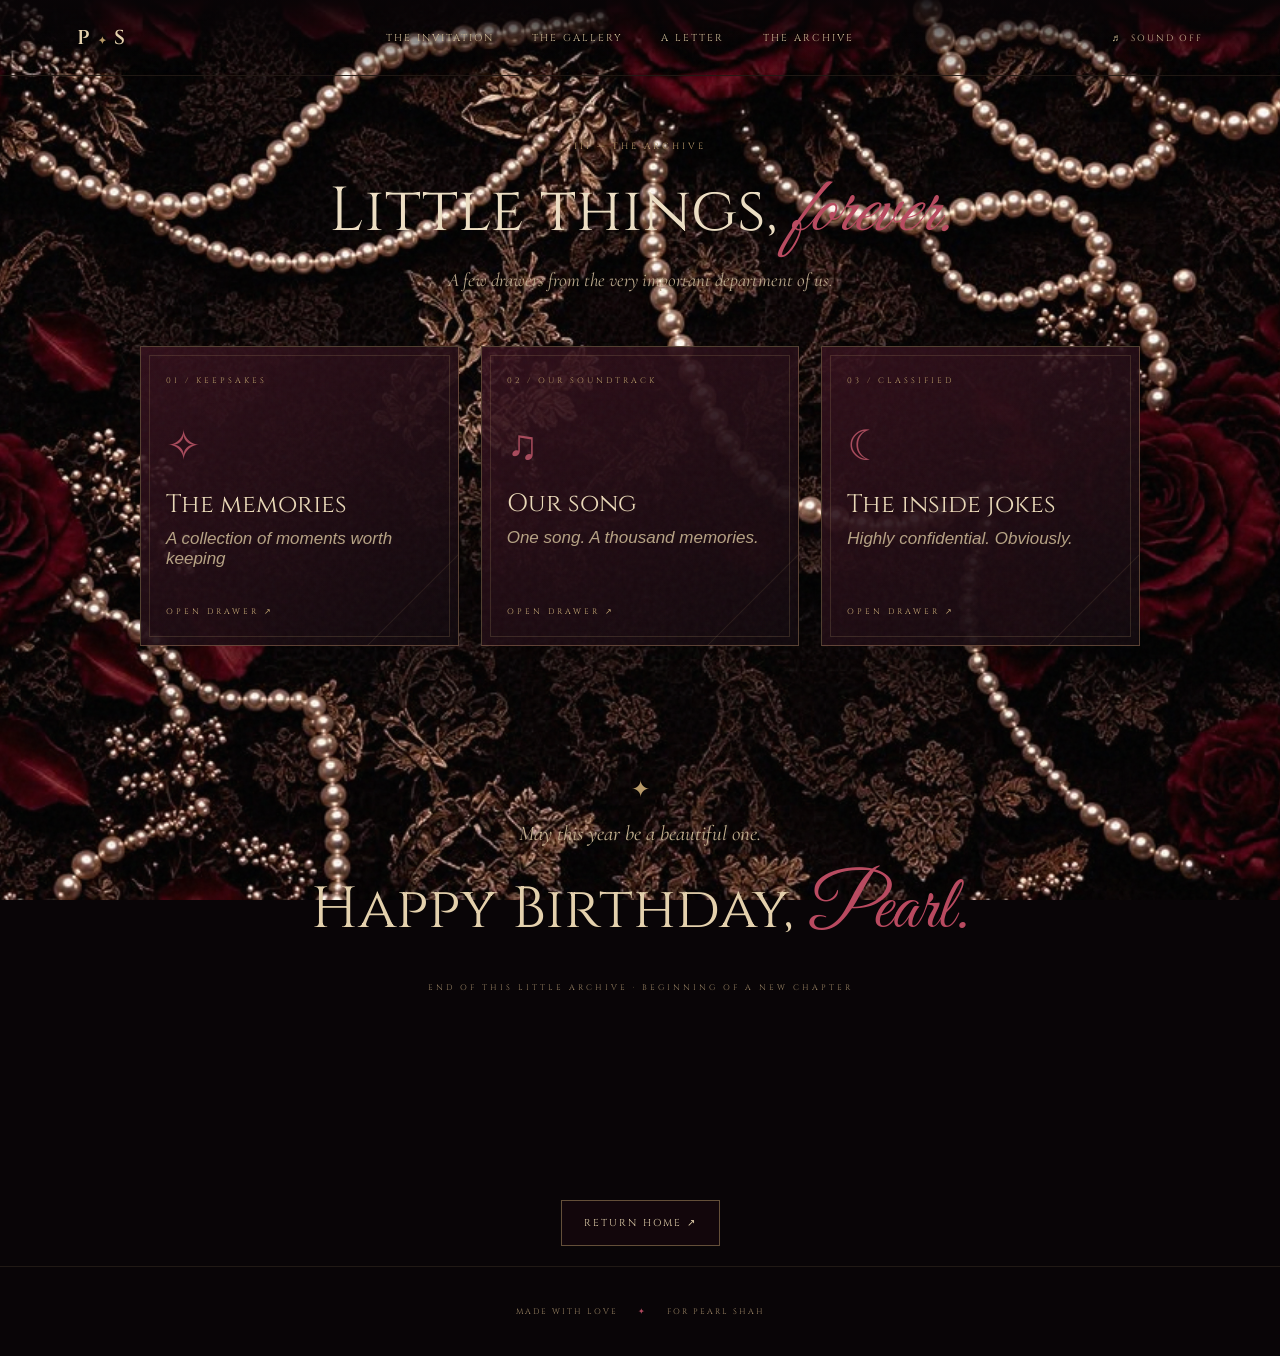
==== commit c5957c5b: "Replace photographs drawer with our song" ====
--- a/archive.html
+++ b/archive.html
@@ -34,13 +34,13 @@
         <p>A few drawers from the very important department of us.</p>
       </div>
       <div class="archive-grid">
-        <button class="archive-card memory-card" data-title="The memories" data-copy="The random conversations, the unexpected laughs, the days that became stories. Add your favourite shared memory here when you want to make this page even more personal.">
+        <button class="archive-card memory-card" data-title="The memories" data-copy="Where do I even begin? 😭 The time you saw me topless (WE ARE NEVER LIVING THAT DOWN) and you know I will never miss an opportunity to tease you about Mr. B aka Batman. AND THE BUS. The things we spilled, especially the dark stuff… OMDSSS. Some memories need a whole explanation, some should probably stay classified, and some will make us laugh for years. These are ours, Pearl. Absolutely unforgettable. ♡">
           <span class="card-index">01 / KEEPSAKES</span><span class="card-icon">✧</span>
           <span class="card-title">The memories</span><span class="card-caption">A collection of moments worth keeping</span><span class="card-open">OPEN DRAWER ↗</span>
         </button>
-        <button class="archive-card photo-card" data-title="The photographs" data-copy="A place for the pictures that deserve their own little frame. Replace this note with a favourite photo or a tiny story behind it.">
-          <span class="card-index">02 / PORTRAITS</span><span class="card-icon">❀</span>
-          <span class="card-title">The photographs</span><span class="card-caption">Proof that the good days happened</span><span class="card-open">OPEN DRAWER ↗</span>
+        <button class="archive-card photo-card" data-title="Our song" data-copy="SLOW MOTION ANGREZA — from Bhaag Milkha Bhaag. The one with the line, “Tu jo dariya mein utre, sara pani gulabi.” Some songs just become ours. ♡">
+          <span class="card-index">02 / OUR SOUNDTRACK</span><span class="card-icon">♫</span>
+          <span class="card-title">Our song</span><span class="card-caption">One song. A thousand memories.</span><span class="card-open">OPEN DRAWER ↗</span>
         </button>
         <button class="archive-card joke-card" data-title="The inside jokes" data-copy="The jokes that make absolutely no sense to anyone else. Add your favourite inside joke here — the more specific and ridiculous, the better.">
           <span class="card-index">03 / CLASSIFIED</span><span class="card-icon">☾</span>
--- a/style.css
+++ b/style.css
@@ -505,3 +505,26 @@
 .gallery-back{display:flex;justify-content:center;margin:35px auto 10px}
 @media(max-width:900px){.pearl-gallery{grid-template-columns:repeat(3,minmax(0,1fr));gap:20px}}
 @media(max-width:600px){.pearl-gallery{grid-template-columns:repeat(2,minmax(0,1fr));gap:16px 13px}.gallery-frame{padding:7px 7px 11px}.gallery-frame figcaption{font-size:8px;letter-spacing:1px}.gallery-intro{font-size:8px;gap:12px;letter-spacing:1.5px}.gallery-ending{margin-top:60px}.gallery-ending p{font-size:19px}}
+
+/* GALLERY NEXT CONTROL — OUTSIDE THE LETTER'S SCROLLABLE PAPER */
+.envelope-wrap > .letter-next{
+  position:absolute !important;
+  left:50%;
+  bottom:-62px;
+  z-index:12;
+  margin:0;
+  white-space:nowrap;
+  transform:translateX(-50%);
+  opacity:0;
+  visibility:hidden;
+  pointer-events:none;
+}
+.envelope-wrap:has(.letter-paper.is-visible) > .letter-next{
+  opacity:1;
+  visibility:visible;
+  pointer-events:auto;
+}
+@media(max-width:800px){
+  .envelope-wrap > .letter-next{bottom:-58px}
+}
+
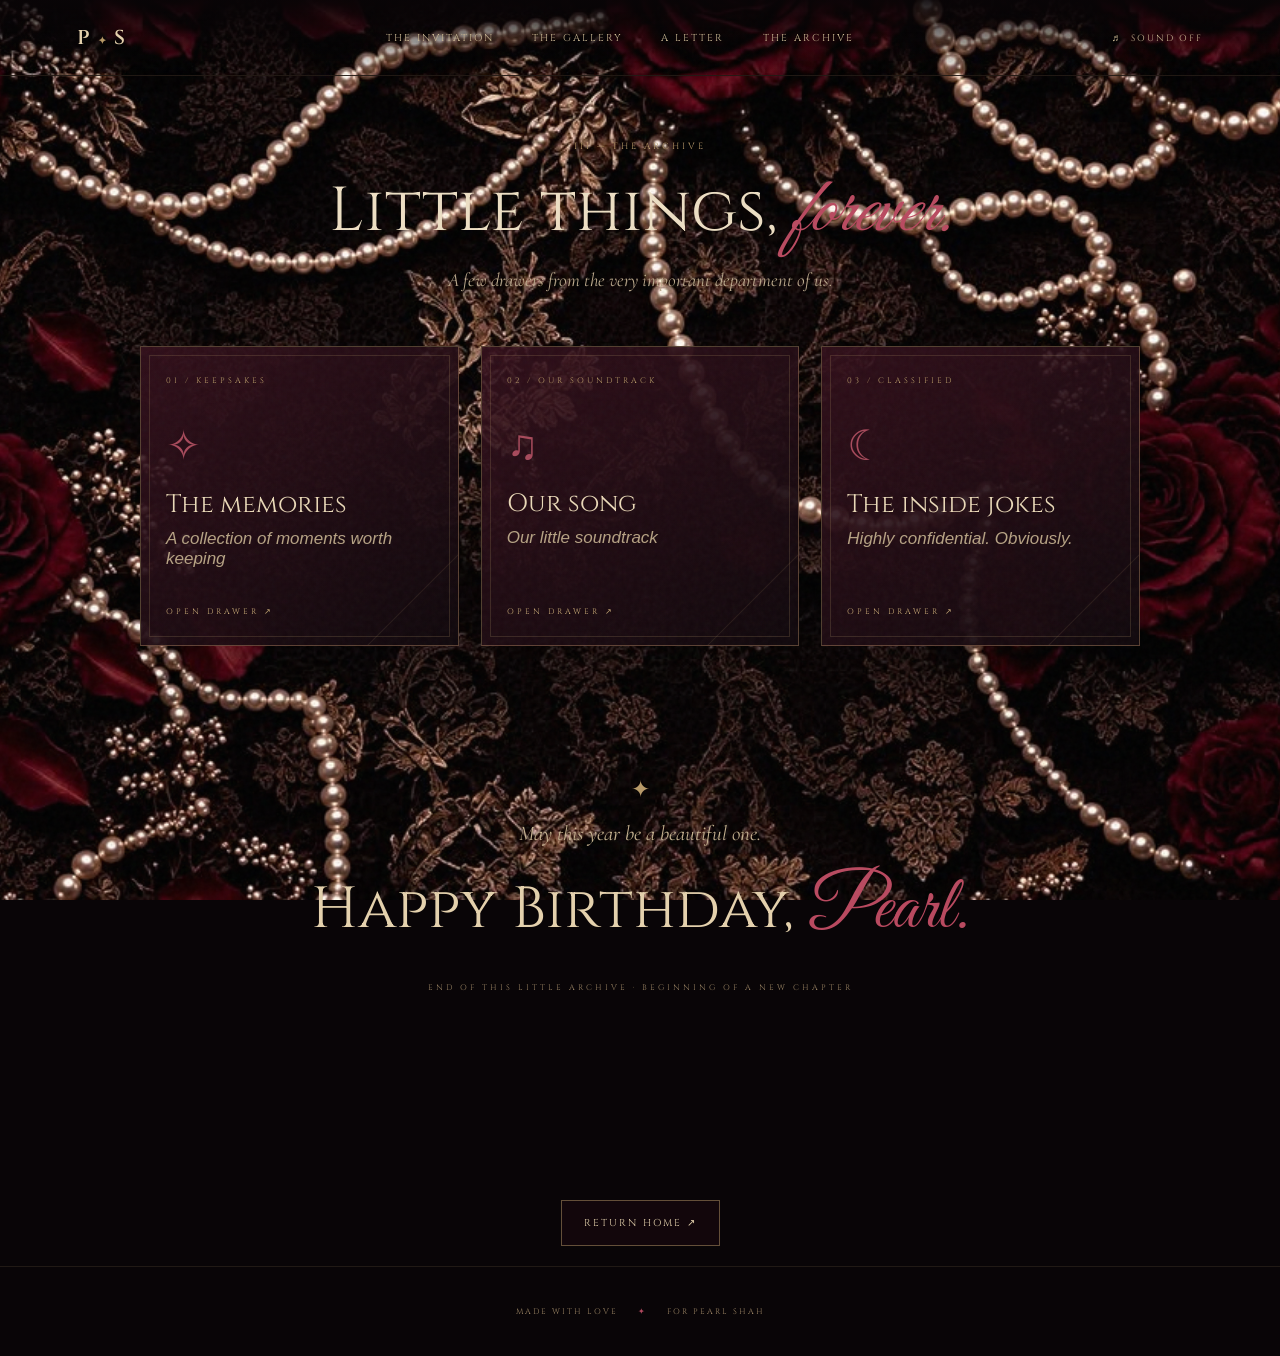
==== commit 8f2b8d13: "Add timestamped YouTube link to Our Song drawer" ====
--- a/archive.html
+++ b/archive.html
@@ -38,9 +38,9 @@
           <span class="card-index">01 / KEEPSAKES</span><span class="card-icon">✧</span>
           <span class="card-title">The memories</span><span class="card-caption">A collection of moments worth keeping</span><span class="card-open">OPEN DRAWER ↗</span>
         </button>
-        <button class="archive-card photo-card" data-title="Our song" data-copy="SLOW MOTION ANGREZA — from Bhaag Milkha Bhaag. The one with the line, “Tu jo dariya mein utre, sara pani gulabi.” Some songs just become ours. ♡">
+        <button class="archive-card photo-card" data-title="Our song" data-copy="Slow Motion Angreza — Bhaag Milkha Bhaag. Our part starts here: " data-link="https://www.youtube.com/watch?v=60vIVA5AZ9M&amp;t=150s">
           <span class="card-index">02 / OUR SOUNDTRACK</span><span class="card-icon">♫</span>
-          <span class="card-title">Our song</span><span class="card-caption">One song. A thousand memories.</span><span class="card-open">OPEN DRAWER ↗</span>
+          <span class="card-title">Our song</span><span class="card-caption">Our little soundtrack</span><span class="card-open">OPEN DRAWER ↗</span>
         </button>
         <button class="archive-card joke-card" data-title="The inside jokes" data-copy="The jokes that make absolutely no sense to anyone else. Add your favourite inside joke here — the more specific and ridiculous, the better.">
           <span class="card-index">03 / CLASSIFIED</span><span class="card-icon">☾</span>
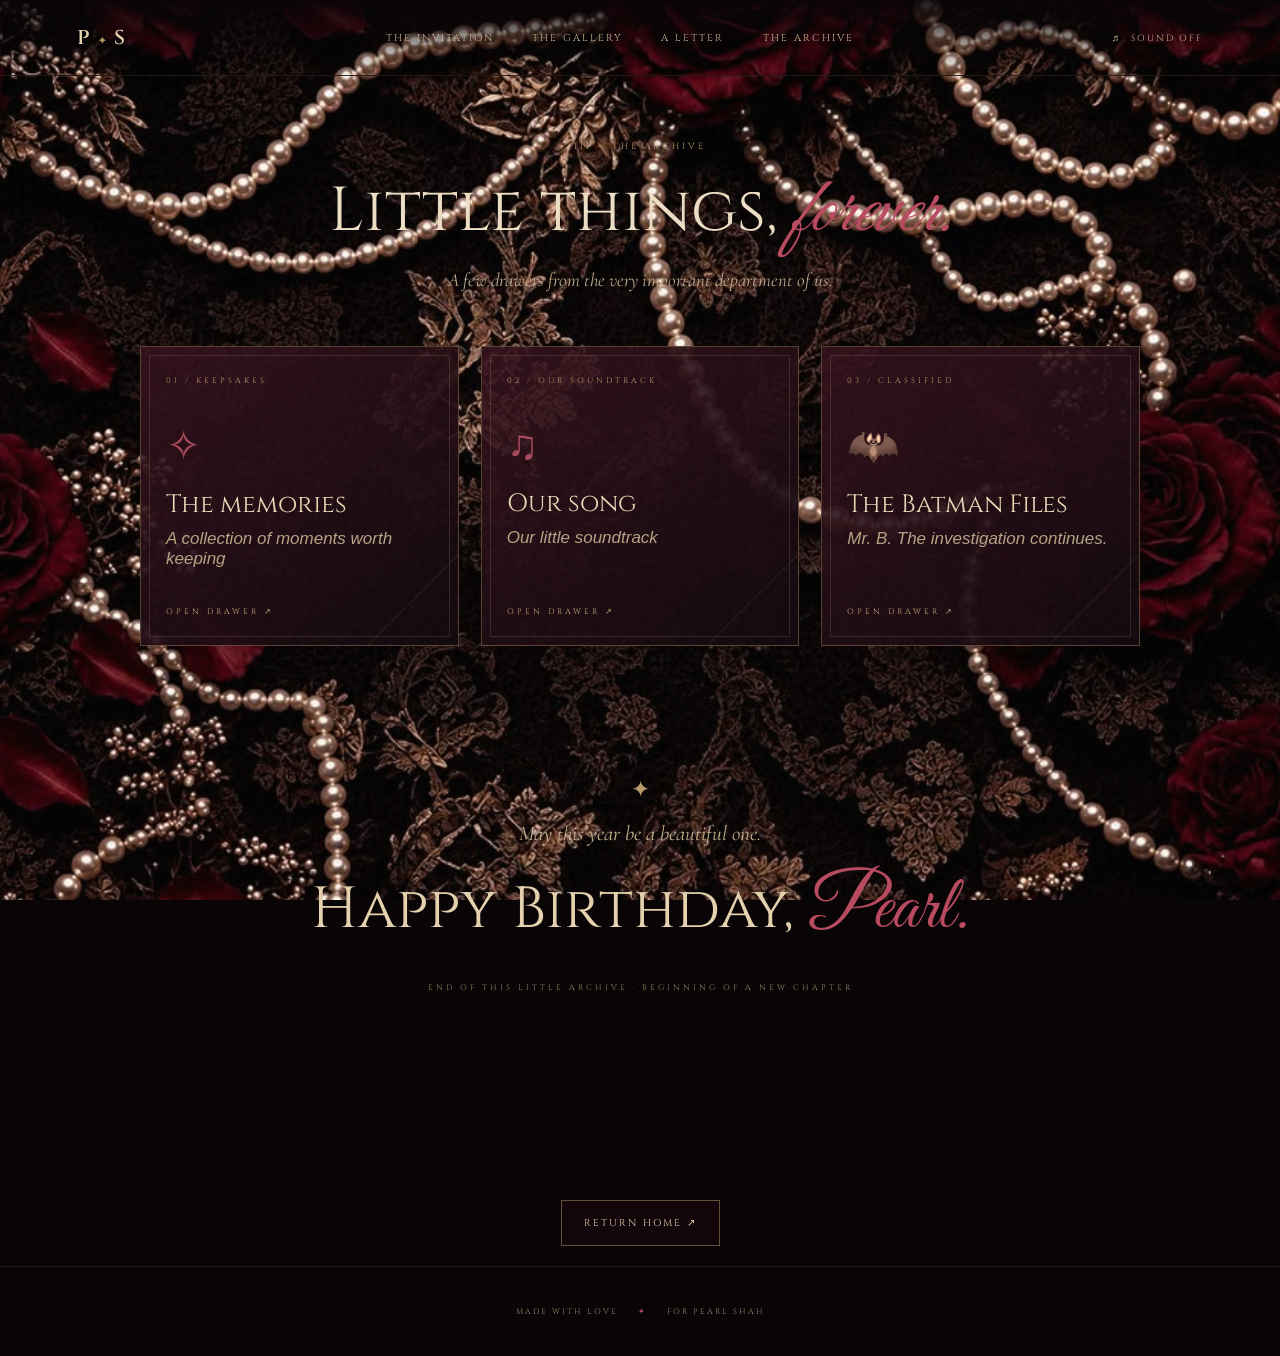
==== commit ceb0bd41: "Turn inside jokes drawer into The Batman Files" ====
--- a/archive.html
+++ b/archive.html
@@ -42,9 +42,9 @@
           <span class="card-index">02 / OUR SOUNDTRACK</span><span class="card-icon">♫</span>
           <span class="card-title">Our song</span><span class="card-caption">Our little soundtrack</span><span class="card-open">OPEN DRAWER ↗</span>
         </button>
-        <button class="archive-card joke-card" data-title="The inside jokes" data-copy="The jokes that make absolutely no sense to anyone else. Add your favourite inside joke here — the more specific and ridiculous, the better.">
-          <span class="card-index">03 / CLASSIFIED</span><span class="card-icon">☾</span>
-          <span class="card-title">The inside jokes</span><span class="card-caption">Highly confidential. Obviously.</span><span class="card-open">OPEN DRAWER ↗</span>
+        <button class="archive-card joke-card" data-title="The Batman Files" data-copy="CASE FILE: MR. B. AKA BATMAN. AKA BHAI SAHAB. 😭 The man, the mystery, the endless teasing. I will never miss an opportunity to bring him up just to see your reaction. At this point, he deserves his own section in our history. This investigation is ongoing. 💀">
+          <span class="card-index">03 / CLASSIFIED</span><span class="card-icon">🦇</span>
+          <span class="card-title">The Batman Files</span><span class="card-caption">Mr. B. The investigation continues.</span><span class="card-open">OPEN DRAWER ↗</span>
         </button>
       </div>
       <div class="closing-note">
